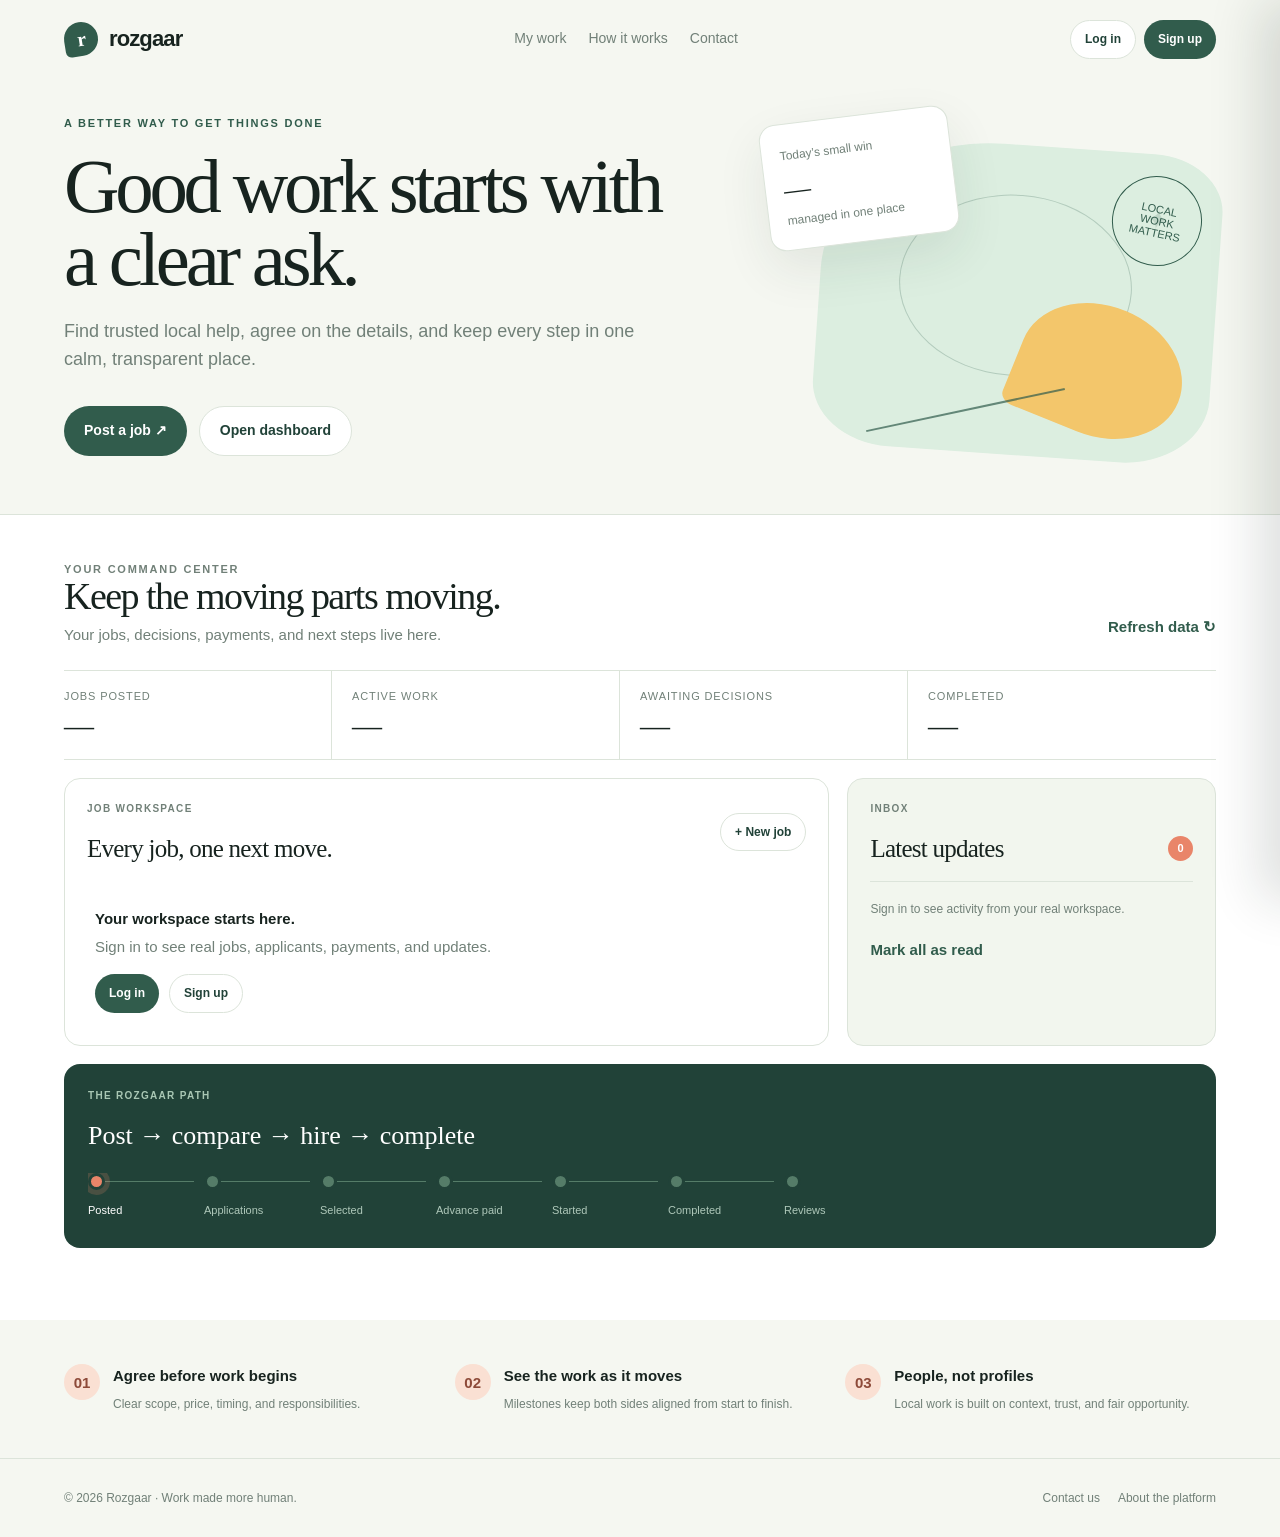
==== consumer-web/index.html @ 841809a7 "ㅤ" ====
<!doctype html>
<html lang="en">
<head>
  <meta charset="utf-8">
  <meta name="viewport" content="width=device-width, initial-scale=1">
  <meta name="description" content="Rozgaar helps consumers find trusted local help and manage every step of the work.">
  <title>Rozgaar | Local work, made clear</title>
  <link rel="stylesheet" href="css/styles.css">
</head>
<body>
  <noscript>Rozgaar needs JavaScript enabled to load your workspace.</noscript>
  <script src="js/app.js"></script>
</body>
</html>
---- consumer-web/css/styles.css ----
.upload-preview { display: grid; gap: 8px; margin: 12px 0 16px; padding: 10px; border: 1px solid var(--line); border-radius: var(--r-sm); background: #fff; font-size: 11px; color: var(--muted); } .upload-preview img { width: 100%; max-height: 180px; object-fit: contain; border-radius: 6px; background: #f5f5f2; }
:root {
  --ink: #17231f;
  --muted: #718078;
  --paper: #f5f7f1;
  --surface: #ffffff;
  --line: #dce4da;
  --moss: #315c4c;
  --moss-dark: #214238;
  --mint: #dceee0;
  --coral: #e98569;
  --coral-soft: #fae0d3;
  --sun: #f3c66b;
  --shadow: 0 20px 50px rgba(28, 50, 41, .09);
  --radius-lg: 28px;
  --radius-md: 16px;
  --radius-sm: 10px;
  --font-display: Georgia, 'Times New Roman', serif;
  --font-body: 'Trebuchet MS', 'Segoe UI', sans-serif;
}

* { box-sizing: border-box; }
html { scroll-behavior: smooth; }
body {
  margin: 0;
  color: var(--ink);
  background: var(--paper);
  font-family: var(--font-body);
  font-size: 15px;
  line-height: 1.55;
}
button, input, select, textarea { font: inherit; }
button { cursor: pointer; }
button:focus-visible, input:focus-visible, select:focus-visible, textarea:focus-visible, a:focus-visible { outline: 3px solid var(--coral); outline-offset: 3px; }
a { color: inherit; text-decoration: none; }

.app-shell { min-height: 100vh; overflow: hidden; }
.topbar {
  display: flex; align-items: center; justify-content: space-between;
  max-width: 1440px; margin: 0 auto; padding: 20px 5vw 14px;
}
.brand { display: inline-flex; gap: 11px; align-items: center; font-weight: 800; letter-spacing: -.04em; font-size: 22px; }
.brand-mark { width: 34px; height: 34px; display: grid; place-items: center; background: var(--moss); color: white; border-radius: 50% 50% 50% 6px; transform: rotate(-9deg); font-family: var(--font-display); font-size: 20px; }
.topnav { display: flex; gap: 22px; align-items: center; color: var(--muted); font-size: 14px; }
.nav-link { appearance: none; border: 0; background: transparent; color: inherit; font: inherit; padding: 6px 0; font-weight: 700; }
.nav-link:hover { color: var(--ink); }
.user-chip { display: none; gap: 10px; align-items: center; font-size: 14px; font-weight: 700; }
.avatar { width: 34px; height: 34px; display: grid; place-items: center; border-radius: 50%; background: var(--coral-soft); color: #8d4a39; }

.hero {
  max-width: 1440px; margin: 0 auto; padding: 42px 5vw 58px;
  display: grid; grid-template-columns: minmax(0, 1.15fr) minmax(340px, .85fr); gap: 7vw; align-items: center;
}
.eyebrow { color: var(--moss); text-transform: uppercase; font-weight: 800; letter-spacing: .16em; font-size: 11px; margin: 0 0 18px; }
h1, h2, h3, p { margin-top: 0; }
h1 { font: 400 clamp(52px, 6vw, 86px)/.96 var(--font-display); letter-spacing: -.055em; max-width: 760px; margin-bottom: 21px; }
.hero-copy { font-size: 18px; color: var(--muted); max-width: 590px; margin-bottom: 32px; }
.hero-actions { display: flex; gap: 12px; flex-wrap: wrap; }
.button { border: 0; border-radius: 999px; padding: 13px 20px; font-weight: 800; transition: transform .2s ease, box-shadow .2s ease, background .2s ease; font-size: 14px; }
.button:hover { transform: translateY(-2px); box-shadow: 0 9px 20px rgba(33,66,56,.14); }
.button-primary { background: var(--moss); color: white; }
.button-secondary { background: var(--surface); color: var(--moss-dark); border: 1px solid var(--line); }
.button-coral { background: var(--coral); color: #fff; }
.button-small { padding: 9px 14px; font-size: 12px; }

.hero-art { position: relative; min-height: 340px; }
.art-card { position: absolute; inset: 30px 0 0 12%; background: var(--mint); border-radius: 44% 18% 22% 20%; transform: rotate(4deg); }
.art-card::before { content: ''; position: absolute; width: 58%; height: 58%; border: 1px solid rgba(49,92,76,.24); border-radius: 50%; left: 20%; top: 16%; }
.art-card::after { content: ''; position: absolute; width: 42%; height: 42%; background: var(--sun); border-radius: 50% 50% 50% 8%; right: 7%; bottom: 8%; transform: rotate(18deg); }
.art-note { position: absolute; top: 0; left: 0; background: var(--surface); border: 1px solid var(--line); box-shadow: var(--shadow); padding: 18px; width: 190px; border-radius: var(--radius-md); transform: rotate(-7deg); }
.art-note strong { display: block; font: 400 27px var(--font-display); margin: 9px 0 2px; }
.art-note span { color: var(--muted); font-size: 12px; }
.art-stamp { position: absolute; right: 3%; top: 18%; width: 90px; height: 90px; display: grid; place-items: center; border: 1px solid var(--moss); border-radius: 50%; color: var(--moss); font-size: 11px; line-height: 1.1; text-align: center; transform: rotate(12deg); }
.art-stamp::before { content: '✦'; position: absolute; font-size: 28px; opacity: .16; }
.art-line { position: absolute; left: 22%; bottom: 13%; width: 45%; height: 2px; background: var(--moss); transform: rotate(-12deg); opacity: .7; }

.workspace { background: var(--surface); border-top: 1px solid var(--line); }
.workspace-inner { max-width: 1440px; margin: 0 auto; padding: 46px 5vw 72px; }
.section-heading { display: flex; justify-content: space-between; align-items: end; gap: 20px; margin-bottom: 24px; }
h2 { font: 400 38px/.98 var(--font-display); letter-spacing: -.04em; margin-bottom: 8px; }
.section-heading p { color: var(--muted); margin: 0; }
.text-button { border: 0; background: none; color: var(--moss); font-weight: 800; padding: 8px 0; }
.text-button:hover { color: var(--coral); }

.dashboard-grid { display: grid; grid-template-columns: 1.35fr .65fr; gap: 18px; }
.panel { border: 1px solid var(--line); border-radius: var(--radius-md); background: var(--surface); padding: 22px; }
.panel-tinted { background: #f2f6ee; }
.panel-kicker { text-transform: uppercase; letter-spacing: .13em; font-size: 10px; color: var(--muted); font-weight: 800; margin-bottom: 18px; }
.job-list { display: grid; gap: 11px; }
.job-row { display: grid; grid-template-columns: 1fr auto; gap: 16px; align-items: center; padding: 16px; border: 1px solid var(--line); border-radius: var(--radius-md); transition: border-color .2s, transform .2s; }
.job-row:hover { border-color: var(--moss); transform: translateX(2px); }
.job-row h3 { font-size: 16px; margin-bottom: 4px; }
.job-meta { color: var(--muted); font-size: 12px; }
.job-status { display: inline-flex; margin-top: 9px; padding: 4px 9px; border-radius: 999px; background: var(--mint); color: var(--moss-dark); font-size: 10px; font-weight: 800; text-transform: uppercase; letter-spacing: .08em; }
.job-price { font-weight: 800; white-space: nowrap; }
.panel-head { display: flex; align-items: center; justify-content: space-between; gap: 18px; margin-bottom: 18px; }
.panel-head h3 { margin: 0; font: 400 25px var(--font-display); letter-spacing: -.03em; }
.overview-strip { display: grid; grid-template-columns: repeat(4, 1fr); border-top: 1px solid var(--line); border-bottom: 1px solid var(--line); margin-bottom: 18px; }
.overview-item { padding: 17px 20px 16px 0; margin-right: 20px; border-right: 1px solid var(--line); }
.overview-item:last-child { border-right: 0; }
.overview-item span { display: block; color: var(--muted); font-size: 11px; text-transform: uppercase; letter-spacing: .08em; }
.overview-item strong { display: block; margin-top: 4px; font: 400 30px var(--font-display); }
.overview-item.is-accent strong { color: var(--coral); }
.job-row-rich { padding: 17px 18px; }
.job-title-line { display: flex; align-items: center; gap: 10px; flex-wrap: wrap; }
.job-title-line h3 { margin: 0; }
.job-facts { display: flex; gap: 14px; flex-wrap: wrap; color: var(--muted); font-size: 11px; margin-top: 11px; }
.job-facts span { position: relative; }
.job-facts span + span::before { content: '·'; position: absolute; left: -9px; color: var(--line); }
.job-side { display: grid; justify-items: end; gap: 12px; }
.status-applications, .status-posted { background: #f4e9c6; color: #846421; }
.status-accepted, .status-advance_paid, .status-started { background: var(--mint); color: var(--moss-dark); }
.status-completion_pending { background: #e4e0f5; color: #5c4f83; }
.status-completed, .status-resolved { background: #d9e8e8; color: #2d6563; }
.status-disputed, .status-cancelled { background: var(--coral-soft); color: #974f3b; }
.unread-badge { min-width: 25px; height: 25px; padding: 0 7px; display: grid; place-items: center; border-radius: 999px; background: var(--coral); color: white; font-size: 11px; font-weight: 800; }
.activity { display: grid; gap: 3px; }
.activity-item { width: 100%; display: flex; gap: 10px; border: 0; border-bottom: 1px solid var(--line); background: transparent; padding: 11px 0; text-align: left; color: var(--ink); }
.activity-item:hover { color: var(--moss); }
.activity-item span { min-width: 0; display: block; }
.activity-item strong, .activity-item small, .activity-item em { display: block; }
.activity-item strong { font-size: 12px; }
.activity-item small { overflow: hidden; color: var(--muted); text-overflow: ellipsis; white-space: nowrap; font-size: 11px; margin-top: 2px; }
.activity-item em { color: var(--muted); font-size: 10px; font-style: normal; margin-top: 4px; }
.activity-item.is-unread strong { color: var(--moss); }
.muted-copy, .drawer-note { color: var(--muted); font-size: 12px; }
.loading-state { display: flex; gap: 10px; align-items: center; color: var(--muted); padding: 28px 8px; }
.spinner { width: 14px; height: 14px; border: 2px solid var(--line); border-top-color: var(--moss); border-radius: 50%; animation: spin .8s linear infinite; }
@keyframes spin { to { transform: rotate(360deg); } }
.drawer-section { border-top: 1px solid var(--line); padding: 22px 0; }
.section-label { display: flex; justify-content: space-between; color: var(--muted); font-size: 10px; font-weight: 800; letter-spacing: .13em; text-transform: uppercase; margin-bottom: 14px; }
.mini-lifecycle { display: flex; align-items: center; gap: 0; overflow-x: auto; padding-bottom: 4px; }
.mini-lifecycle span { position: relative; padding-right: 25px; color: var(--muted); font-size: 11px; white-space: nowrap; }
.mini-lifecycle span:not(:last-child)::after { content: '→'; position: absolute; right: 8px; color: var(--line); }
.mini-lifecycle .done { color: var(--moss); font-weight: 800; }
.applicant-table { display: grid; gap: 9px; }
.applicant-row { display: grid; grid-template-columns: 1fr auto; gap: 12px; align-items: center; border: 1px solid var(--line); padding: 13px; border-radius: var(--radius-md); background: white; }
.applicant-identity { display: flex; gap: 10px; min-width: 0; align-items: flex-start; }
.applicant-avatar { width: 33px; height: 33px; flex: 0 0 auto; display: grid; place-items: center; border-radius: 50%; background: var(--mint); color: var(--moss-dark); font-weight: 800; }
.applicant-identity strong, .applicant-identity small { display: block; }
.applicant-identity strong { font-size: 13px; }
.applicant-identity small, .applicant-offer small { color: var(--muted); font-size: 10px; }
.skill-line { display: flex; gap: 5px; flex-wrap: wrap; margin-top: 7px; }
.skill-line span { padding: 3px 6px; border-radius: 4px; background: var(--paper); color: var(--muted); font-size: 10px; }
.applicant-offer { display: grid; justify-items: end; gap: 3px; }
.applicant-offer > strong { font: 400 19px var(--font-display); }
.applicant-actions { display: flex; gap: 5px; margin-top: 7px; }
.quiet-box { padding: 16px; border: 1px dashed var(--line); color: var(--muted); font-size: 12px; }
.quiet-box strong { display: block; color: var(--ink); margin-bottom: 3px; }
.payment-ladder { display: grid; grid-template-columns: repeat(3, 1fr); gap: 7px; margin-bottom: 16px; }
.payment-ladder div { padding: 12px 10px; background: white; border: 1px solid var(--line); border-radius: var(--radius-sm); }
.payment-ladder span, .payment-ladder strong { display: block; }
.payment-ladder span { color: var(--muted); font-size: 10px; }
.payment-ladder strong { margin-top: 5px; font-size: 13px; }
.completion-checks { display: grid; gap: 9px; margin-bottom: 16px; color: var(--muted); font-size: 13px; }
.completion-checks .done { color: var(--moss); font-weight: 800; }
.review-quote { padding: 12px 0; border-bottom: 1px solid var(--line); }
.review-quote span { color: #bc7a2d; letter-spacing: .12em; }
.review-quote p { margin: 5px 0 0; color: var(--muted); font-size: 12px; }
.context-note { margin-top: 12px; padding: 10px 12px; border-left: 3px solid var(--sun); background: #fff8e8; color: #786333; font-size: 11px; }
.empty-state { padding: 26px 8px 10px; color: var(--muted); }
.empty-state strong { color: var(--ink); display: block; margin-bottom: 5px; }

.metric-list { display: grid; gap: 0; }
.metric { display: flex; justify-content: space-between; gap: 20px; align-items: baseline; padding: 17px 0; border-bottom: 1px solid var(--line); }
.metric:last-child { border-bottom: 0; }
.metric span { color: var(--muted); font-size: 13px; }
.metric strong { font: 400 29px var(--font-display); }
.activity { margin-top: 18px; padding-top: 18px; border-top: 1px solid var(--line); }
.activity-item { display: flex; gap: 12px; padding: 9px 0; font-size: 13px; }
.activity-dot { flex: 0 0 auto; width: 8px; height: 8px; margin-top: 7px; border-radius: 50%; background: var(--coral); }
.activity small { display: block; color: var(--muted); margin-top: 3px; }

.timeline-panel { margin-top: 18px; background: var(--moss-dark); color: white; border-radius: var(--radius-md); padding: 24px; overflow: hidden; }
.timeline-panel .panel-kicker { color: #a9c7b4; }
.timeline { display: flex; align-items: flex-start; gap: 0; overflow-x: auto; padding-bottom: 5px; }
.timeline-step { min-width: 116px; position: relative; color: #afc8ba; font-size: 11px; }
.timeline-step:not(:last-child)::after { content: ''; position: absolute; height: 1px; background: #557c68; top: 8px; left: 17px; right: 10px; }
.timeline-step.is-active { color: white; }
.timeline-step.is-active .timeline-dot { background: var(--coral); box-shadow: 0 0 0 5px rgba(233,133,105,.2); }
.timeline-dot { position: relative; z-index: 1; width: 17px; height: 17px; border: 3px solid var(--moss-dark); background: #557c68; border-radius: 50%; margin-bottom: 12px; }
.timeline-label { max-width: 86px; }

.trust-strip { display: grid; grid-template-columns: repeat(3, 1fr); gap: 20px; padding: 44px 5vw; max-width: 1440px; margin: 0 auto; }
.trust-item { display: flex; gap: 13px; align-items: flex-start; }
.trust-icon { width: 36px; height: 36px; border-radius: 50%; background: var(--coral-soft); display: grid; place-items: center; color: #8d4a39; font-weight: 800; }
.trust-item strong { display: block; margin-bottom: 3px; }
.trust-item span { color: var(--muted); font-size: 12px; }

.footer { padding: 30px 5vw; border-top: 1px solid var(--line); color: var(--muted); font-size: 12px; display: flex; justify-content: space-between; gap: 20px; }
.footer-links { display: flex; gap: 18px; }

.drawer-backdrop { position: fixed; inset: 0; background: rgba(23,35,31,.35); z-index: 10; opacity: 0; pointer-events: none; transition: opacity .25s; }
.drawer-backdrop.is-open { opacity: 1; pointer-events: auto; }
.drawer { position: fixed; z-index: 11; right: 0; top: 0; bottom: 0; width: min(590px, 100%); background: var(--paper); padding: 28px clamp(22px, 4vw, 46px); overflow-y: auto; transform: translateX(100%); transition: transform .3s ease; box-shadow: -20px 0 50px rgba(23,35,31,.14); }
.drawer.is-open { transform: translateX(0); }
.drawer-close { border: 0; background: none; float: right; font-size: 26px; color: var(--muted); }
.drawer-header { padding: 16px 0 28px; clear: both; }
.drawer-header h2 { max-width: 380px; }
.stepper { display: flex; gap: 7px; margin: 0 0 28px; }
.step-bar { height: 5px; flex: 1; border-radius: 99px; background: var(--line); }
.step-bar.active { background: var(--moss); }
.form-step { display: none; animation: rise .25s ease; }
.form-step.active { display: block; }
@keyframes rise { from { opacity: 0; transform: translateY(6px); } to { opacity: 1; transform: translateY(0); } }
.form-step h3 { font: 400 28px var(--font-display); margin-bottom: 9px; }
.form-step > p { color: var(--muted); margin-bottom: 22px; }
.field { margin-bottom: 16px; }
.field label { display: block; font-size: 12px; font-weight: 800; margin-bottom: 7px; }
.field input, .field select, .field textarea { width: 100%; border: 1px solid var(--line); border-radius: var(--radius-sm); background: white; padding: 13px 14px; color: var(--ink); }
.field textarea { min-height: 120px; resize: vertical; }
.field input:focus, .field select:focus, .field textarea:focus { border-color: var(--moss); outline: none; box-shadow: 0 0 0 3px rgba(49,92,76,.12); }
.choice-grid { display: grid; grid-template-columns: repeat(3, 1fr); gap: 9px; }
.choice { border: 1px solid var(--line); border-radius: var(--radius-md); background: white; padding: 14px 10px; text-align: left; }
.choice:hover, .choice.selected { border-color: var(--moss); background: var(--mint); }
.choice strong { display: block; font-size: 13px; }
.choice span { display: block; font-size: 11px; color: var(--muted); margin-top: 4px; }
.form-actions { display: flex; justify-content: space-between; align-items: center; margin-top: 28px; }
.form-error { color: #ae4e38; font-size: 12px; min-height: 19px; }
.review-box { background: white; border: 1px solid var(--line); border-radius: var(--radius-md); padding: 16px; }
.review-line { display: flex; justify-content: space-between; gap: 14px; padding: 8px 0; border-bottom: 1px solid var(--line); font-size: 13px; }
.review-line:last-child { border-bottom: 0; }
.review-line span { color: var(--muted); }
.toast { position: fixed; right: 22px; bottom: 22px; z-index: 20; background: var(--moss-dark); color: white; padding: 14px 18px; border-radius: var(--radius-sm); box-shadow: var(--shadow); transform: translateY(20px); opacity: 0; pointer-events: none; transition: .25s; max-width: 340px; font-size: 13px; }
.toast.show { transform: translateY(0); opacity: 1; }

.auth-state { display: flex; gap: 10px; align-items: center; }
.auth-card { max-width: 400px; margin: 40px auto; padding: 28px; border: 1px solid var(--line); border-radius: var(--radius-lg); background: var(--surface); box-shadow: var(--shadow); }
.auth-card h2 { margin-bottom: 6px; }
.auth-card p { color: var(--muted); }

.button:active { transform: translateY(0) scale(.98); box-shadow: none; }
.button[disabled] { cursor: wait; opacity: .58; transform: none; box-shadow: none; }
.text-button:focus-visible { border-radius: 6px; }
.drawer .drawer-header p:last-child { max-width: 42ch; }
.drawer-loading { display: flex; align-items: center; gap: 10px; color: var(--muted); padding: 22px 0; }

@media (max-width: 850px) {
  .topnav { display: none; }
  .hero { grid-template-columns: 1fr; padding-top: 28px; }
  .hero-art { min-height: 290px; max-width: 540px; width: 100%; margin: 0 auto; }
  .dashboard-grid { grid-template-columns: 1fr; }
  .trust-strip { grid-template-columns: 1fr; gap: 18px; }
}
@media (max-width: 560px) {
  h1 { font-size: 51px; }
  .hero-copy { font-size: 16px; }
  .hero-art { min-height: 220px; }
  .art-note { transform: scale(.82) rotate(-7deg); transform-origin: top left; }
  .art-stamp { transform: scale(.75) rotate(12deg); transform-origin: top right; }
  .workspace-inner { padding-top: 38px; }
  .section-heading { align-items: start; flex-direction: column; }
  .panel { padding: 18px; }
  .job-row { grid-template-columns: 1fr; }
  .job-side { justify-items: start; grid-template-columns: 1fr auto; align-items: center; width: 100%; }
  .overview-strip { grid-template-columns: repeat(2, 1fr); }
  .overview-item { margin-right: 0; padding-right: 10px; }
  .overview-item:nth-child(2) { border-right: 0; }
  .overview-item:nth-child(-n+2) { border-bottom: 1px solid var(--line); }
  .payment-ladder { grid-template-columns: 1fr; }
  .applicant-row { grid-template-columns: 1fr; }
  .applicant-offer { justify-items: start; }
  .choice-grid { grid-template-columns: 1fr; }
  .footer { flex-direction: column; }
}
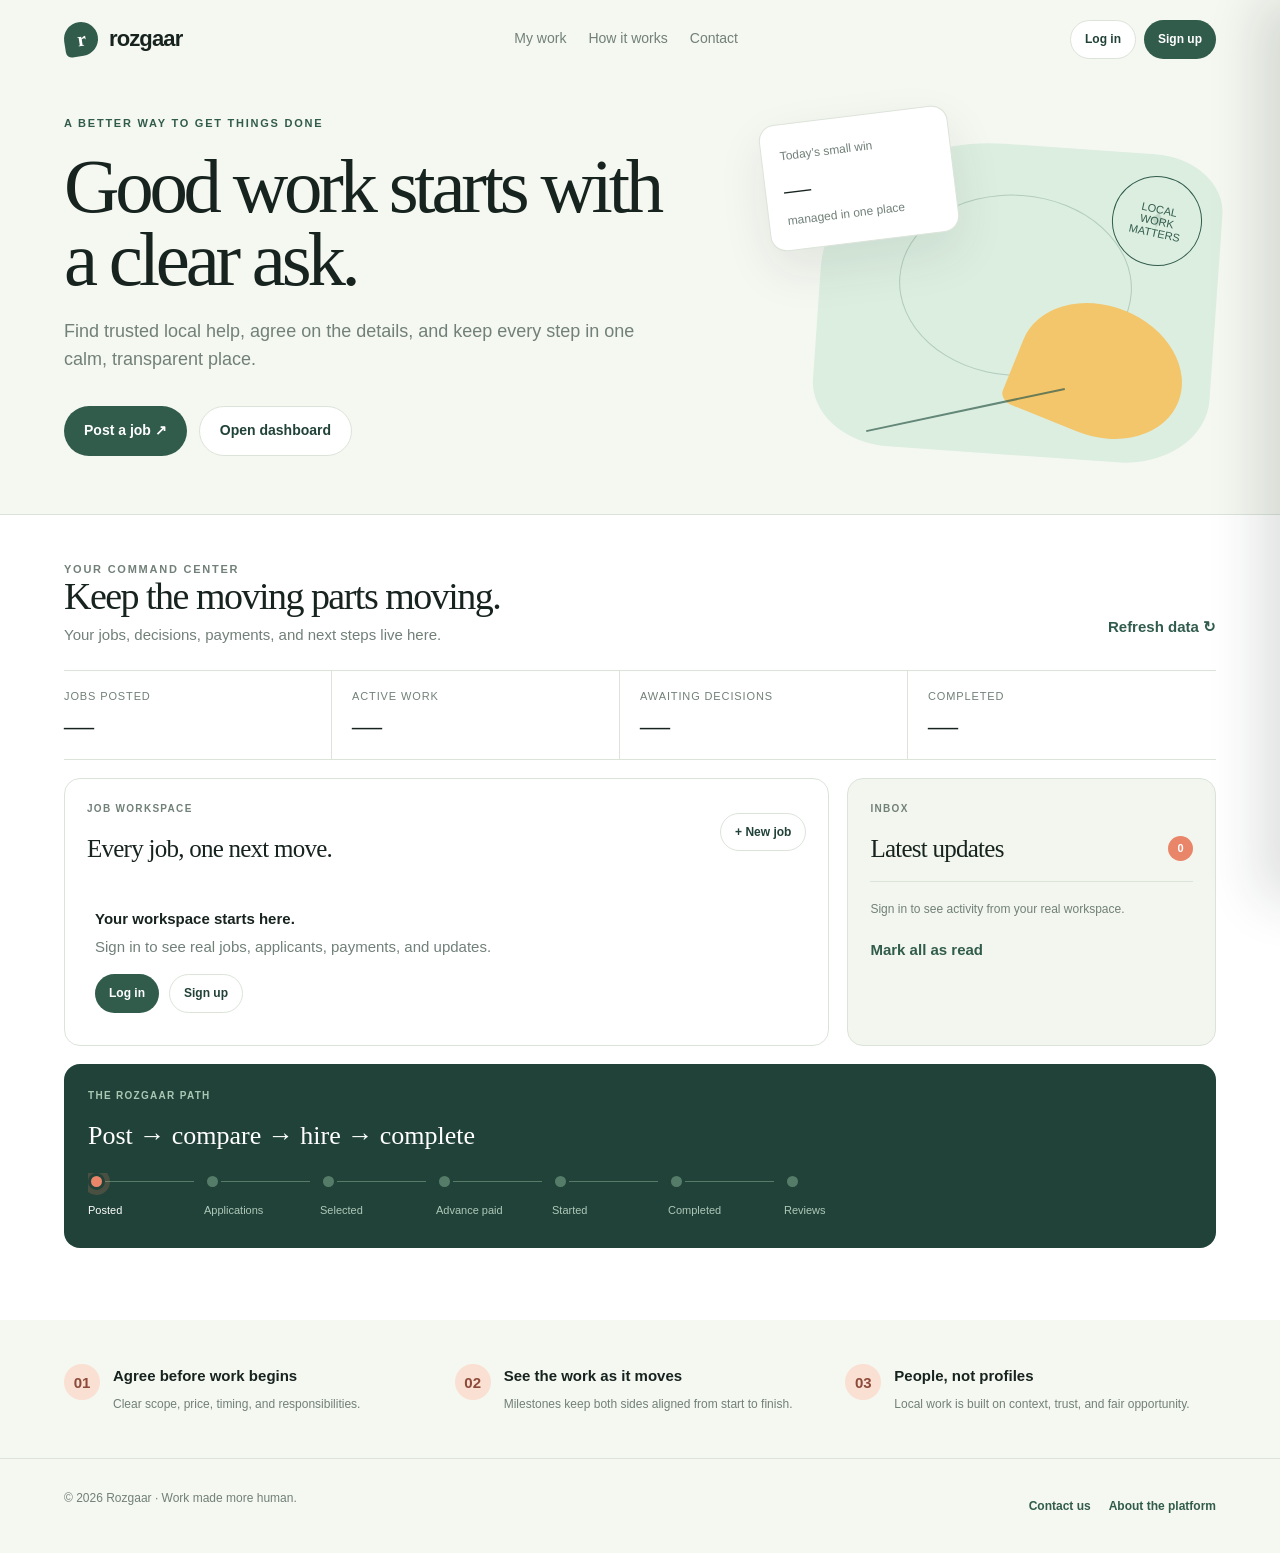
==== commit 6a3a81b6: "change4" ====
--- a/consumer-web/index.html
+++ b/consumer-web/index.html
@@ -9,6 +9,7 @@
 </head>
 <body>
   <noscript>Rozgaar needs JavaScript enabled to load your workspace.</noscript>
+  <script src="js/realtime.js"></script>
   <script src="js/app.js"></script>
 </body>
 </html>
